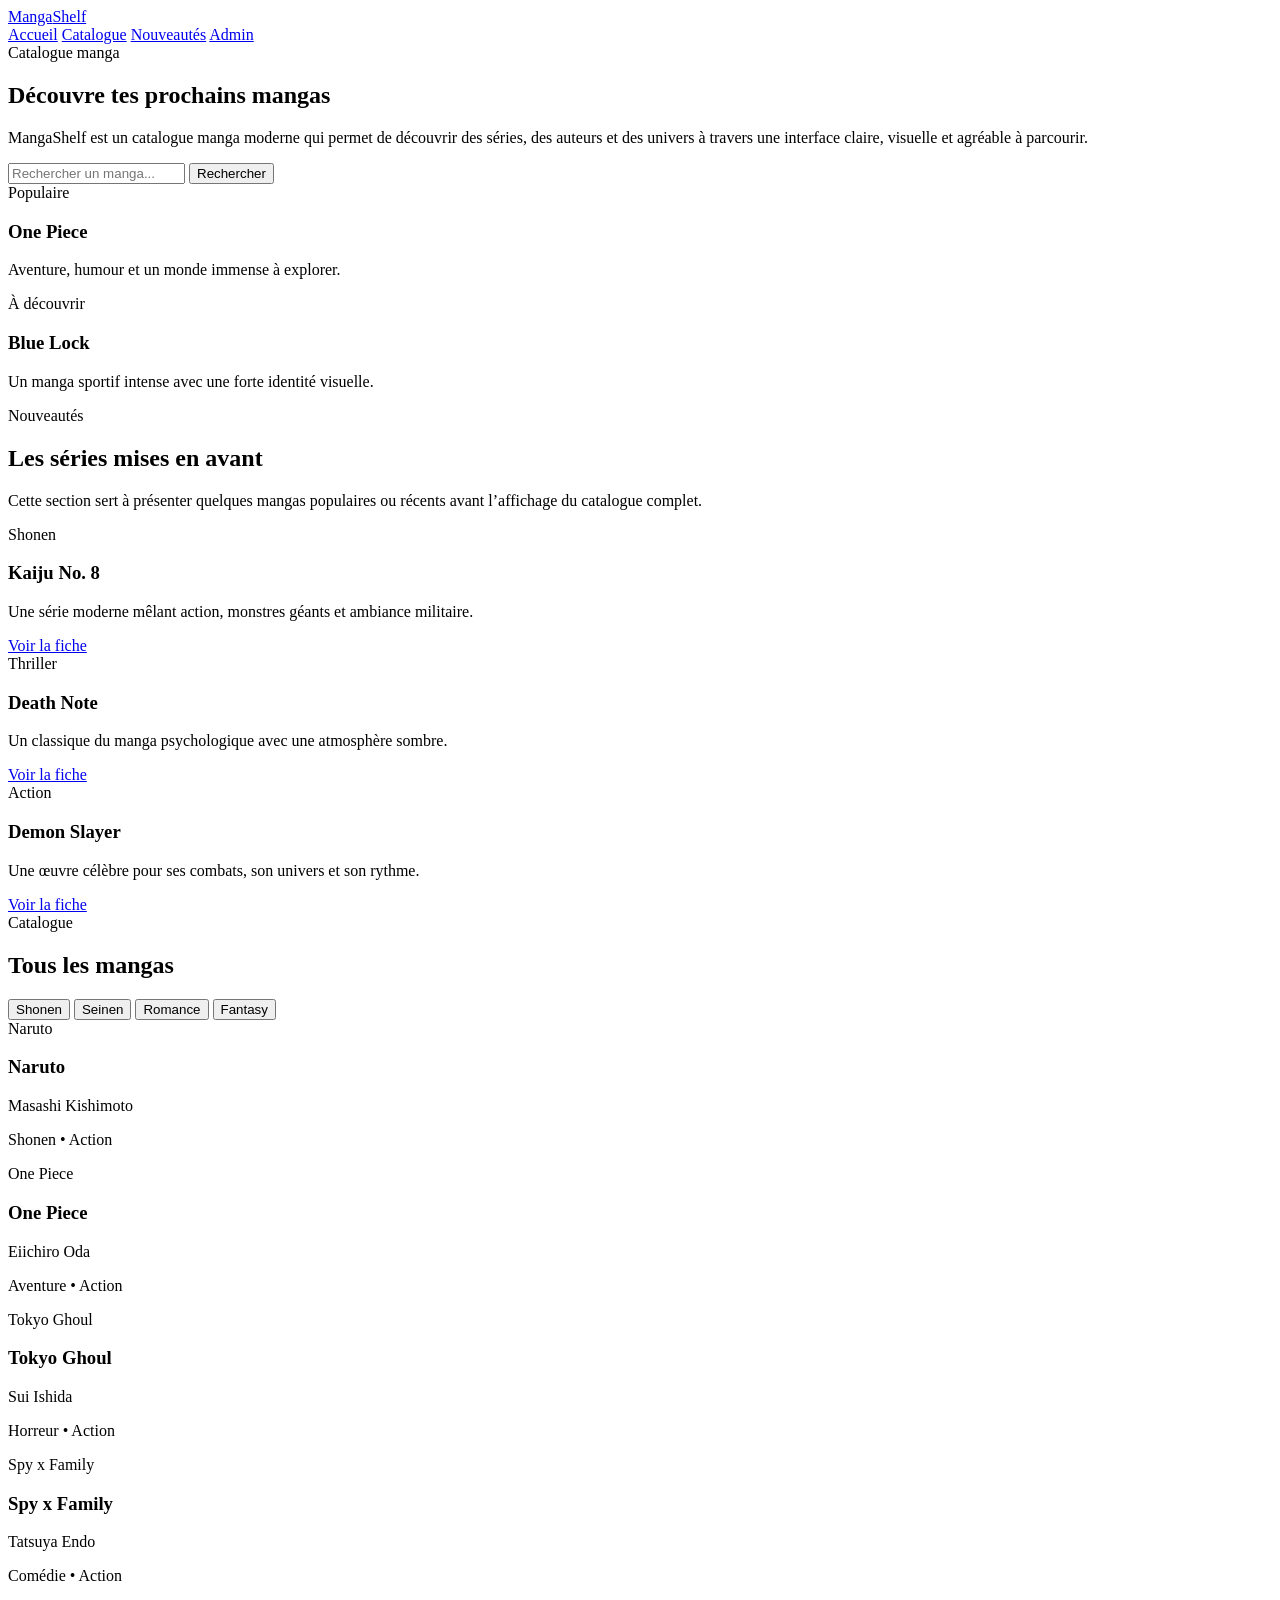
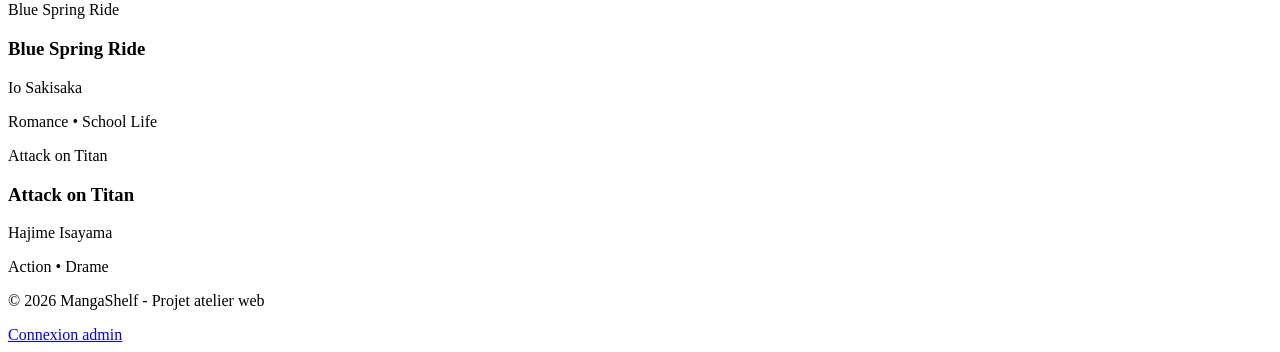
==== index.html @ 67031497 "add html index + admin" ====
<!doctype html>
<html lang="fr">
  <head>
    <meta charset="UTF-8" />
    <meta name="viewport" content="width=device-width, initial-scale=1.0" />
    <title>MangaShelf | Accueil</title>

    <!-- Typographies -->
    <link rel="preconnect" href="https://fonts.googleapis.com" />
    <link rel="preconnect" href="https://fonts.gstatic.com" crossorigin />
    <link
      href="https://fonts.googleapis.com/css2?family=Bebas+Neue&family=Inter:wght@400;500;600;700&display=swap"
      rel="stylesheet"
    />

    <!-- Feuille de style -->
    <!--<link rel="stylesheet" href="style.css" /> -->
  </head>
  <body>
    <!-- Header principal -->
    <header class="site-header">
      <div class="container header-wrapper">
        <a href="index.html" class="logo">Manga<span>Shelf</span></a>

        <nav class="main-nav">
          <a href="index.html" class="active">Accueil</a>
          <a href="#catalogue">Catalogue</a>
          <a href="#nouveautes">Nouveautés</a>
          <a href="admin-login.html" class="admin-link">Admin</a>
        </nav>
      </div>
    </header>

    <main>
      <!-- Hero -->
      <section class="hero">
        <div class="container hero-grid">
          <div class="hero-text">
            <span class="hero-label">Catalogue manga</span>

            <h1>Découvre tes prochains mangas</h1>

            <p>
              MangaShelf est un catalogue manga moderne qui permet de découvrir
              des séries, des auteurs et des univers à travers une interface
              claire, visuelle et agréable à parcourir.
            </p>

            <!-- Barre de recherche visuelle -->
            <form class="search-bar">
              <input type="text" placeholder="Rechercher un manga..." />
              <button type="submit">Rechercher</button>
            </form>
          </div>

          <!-- Bloc éditorial à droite -->
          <div class="hero-cards">
            <article class="mini-card red-card">
              <span class="mini-badge">Populaire</span>
              <h3>One Piece</h3>
              <p>Aventure, humour et un monde immense à explorer.</p>
            </article>

            <article class="mini-card white-card">
              <span class="mini-badge dark-badge">À découvrir</span>
              <h3>Blue Lock</h3>
              <p>Un manga sportif intense avec une forte identité visuelle.</p>
            </article>
          </div>
        </div>
      </section>

      <!-- Section nouveautés -->
      <section class="featured-section" id="nouveautes">
        <div class="container">
          <div class="section-heading">
            <span class="section-label">Nouveautés</span>
            <h2>Les séries mises en avant</h2>
            <p>
              Cette section sert à présenter quelques mangas populaires ou
              récents avant l’affichage du catalogue complet.
            </p>
          </div>

          <div class="featured-grid">
            <article class="featured-card featured-large">
              <div class="featured-content">
                <div>
                  <span class="card-tag">Shonen</span>
                  <h3>Kaiju No. 8</h3>
                  <p>
                    Une série moderne mêlant action, monstres géants et ambiance
                    militaire.
                  </p>
                </div>

                <a href="#" class="card-button">Voir la fiche</a>
              </div>
            </article>

            <article class="featured-card">
              <div class="featured-content">
                <div>
                  <span class="card-tag gray-tag">Thriller</span>
                  <h3>Death Note</h3>
                  <p>
                    Un classique du manga psychologique avec une atmosphère
                    sombre.
                  </p>
                </div>

                <a href="#" class="card-button">Voir la fiche</a>
              </div>
            </article>

            <article class="featured-card">
              <div class="featured-content">
                <div>
                  <span class="card-tag gray-tag">Action</span>
                  <h3>Demon Slayer</h3>
                  <p>
                    Une œuvre célèbre pour ses combats, son univers et son
                    rythme.
                  </p>
                </div>

                <a href="#" class="card-button">Voir la fiche</a>
              </div>
            </article>
          </div>
        </div>
      </section>

      <!-- Catalogue -->
      <section class="catalogue-section" id="catalogue">
        <div class="container">
          <div class="section-heading heading-row">
            <div>
              <span class="section-label">Catalogue</span>
              <h2>Tous les mangas</h2>
            </div>

            <!-- Filtres visuels -->
            <div class="filters">
              <button type="button">Shonen</button>
              <button type="button">Seinen</button>
              <button type="button">Romance</button>
              <button type="button">Fantasy</button>
            </div>
          </div>

          <div class="manga-grid">
            <article class="manga-card">
              <div class="cover">
                <span class="cover-label">Naruto</span>
              </div>
              <div class="manga-card-content">
                <h3>Naruto</h3>
                <p class="author">Masashi Kishimoto</p>
                <p class="genre">Shonen • Action</p>
              </div>
            </article>

            <article class="manga-card">
              <div class="cover">
                <span class="cover-label">One Piece</span>
              </div>
              <div class="manga-card-content">
                <h3>One Piece</h3>
                <p class="author">Eiichiro Oda</p>
                <p class="genre">Aventure • Action</p>
              </div>
            </article>

            <article class="manga-card">
              <div class="cover">
                <span class="cover-label">Tokyo Ghoul</span>
              </div>
              <div class="manga-card-content">
                <h3>Tokyo Ghoul</h3>
                <p class="author">Sui Ishida</p>
                <p class="genre">Horreur • Action</p>
              </div>
            </article>

            <article class="manga-card">
              <div class="cover">
                <span class="cover-label">Spy x Family</span>
              </div>
              <div class="manga-card-content">
                <h3>Spy x Family</h3>
                <p class="author">Tatsuya Endo</p>
                <p class="genre">Comédie • Action</p>
              </div>
            </article>

            <article class="manga-card">
              <div class="cover">
                <span class="cover-label">Blue Spring Ride</span>
              </div>
              <div class="manga-card-content">
                <h3>Blue Spring Ride</h3>
                <p class="author">Io Sakisaka</p>
                <p class="genre">Romance • School Life</p>
              </div>
            </article>

            <article class="manga-card">
              <div class="cover">
                <span class="cover-label">Attack on Titan</span>
              </div>
              <div class="manga-card-content">
                <h3>Attack on Titan</h3>
                <p class="author">Hajime Isayama</p>
                <p class="genre">Action • Drame</p>
              </div>
            </article>
          </div>
        </div>
      </section>
    </main>

    <!-- Footer -->
    <footer class="site-footer">
      <div class="container footer-wrapper">
        <p>© 2026 MangaShelf - Projet atelier web</p>
        <a href="admin-login.html">Connexion admin</a>
      </div>
    </footer>
  </body>
</html>
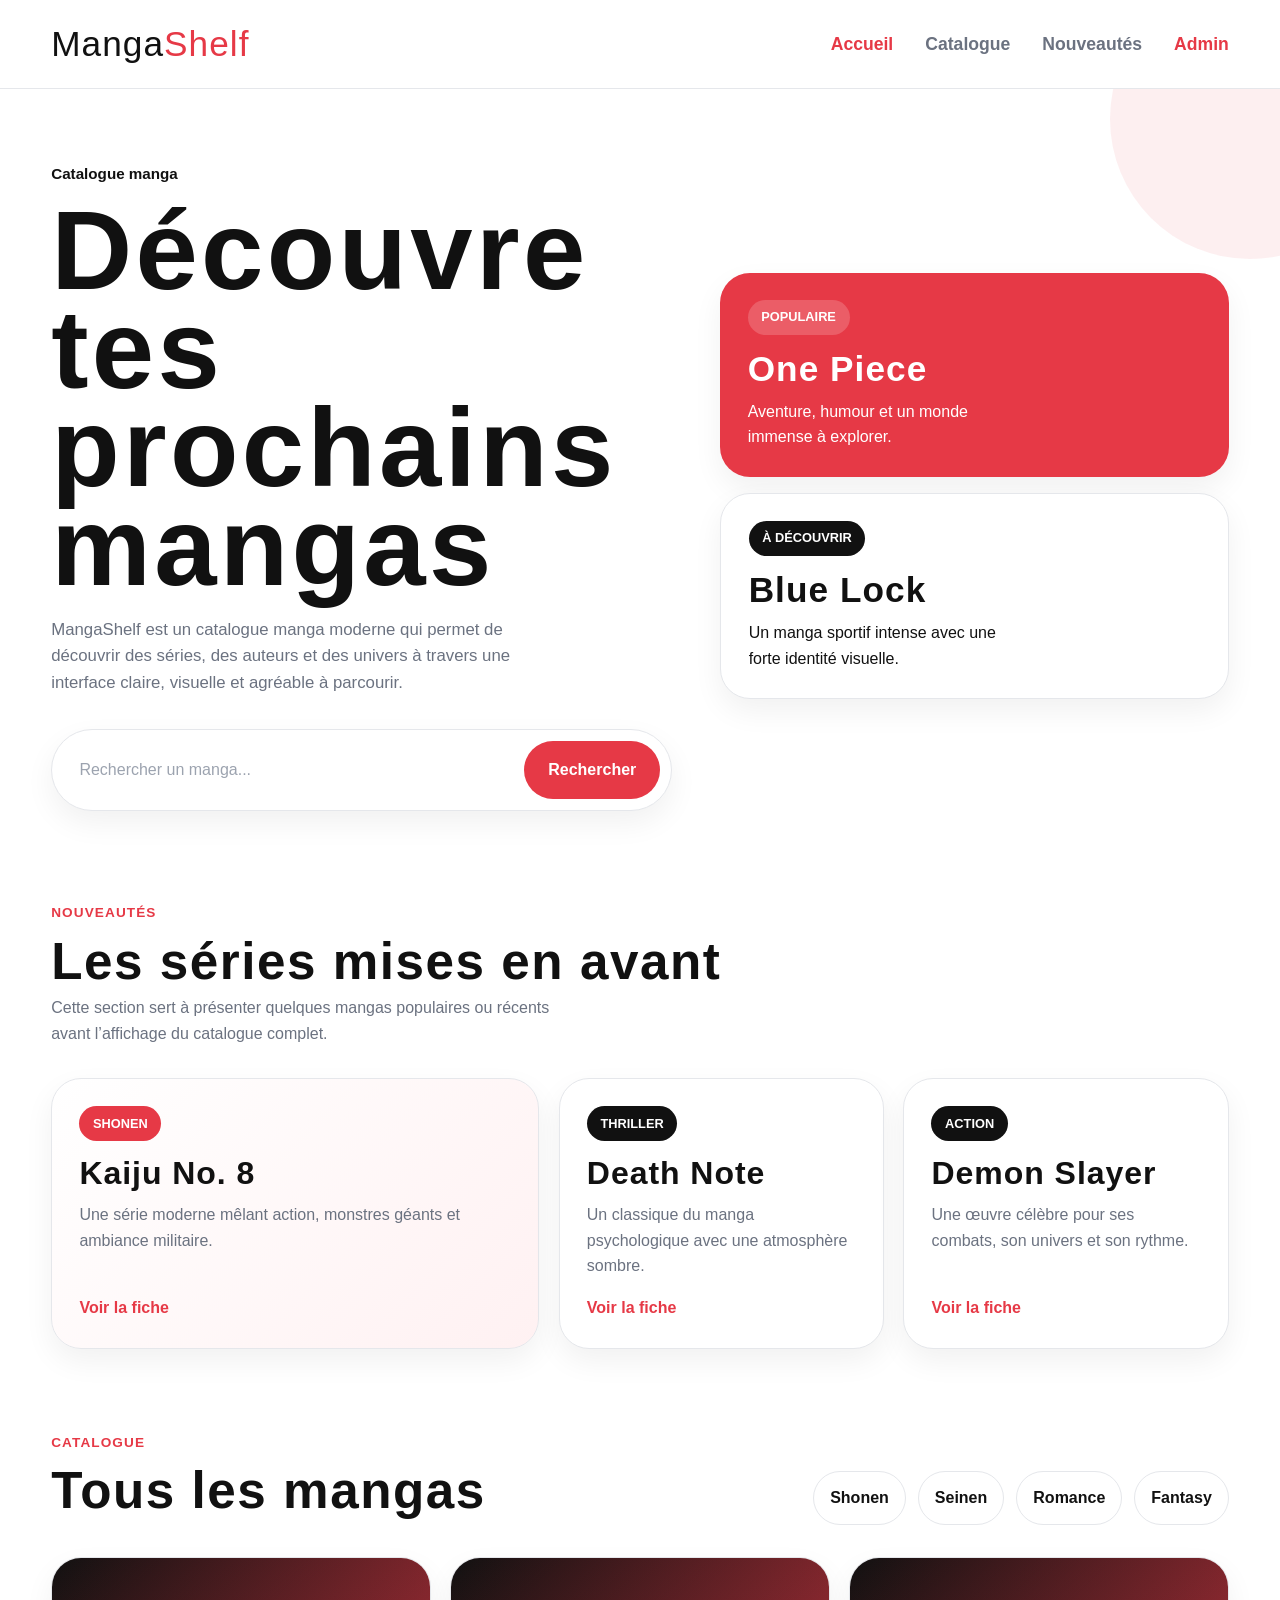
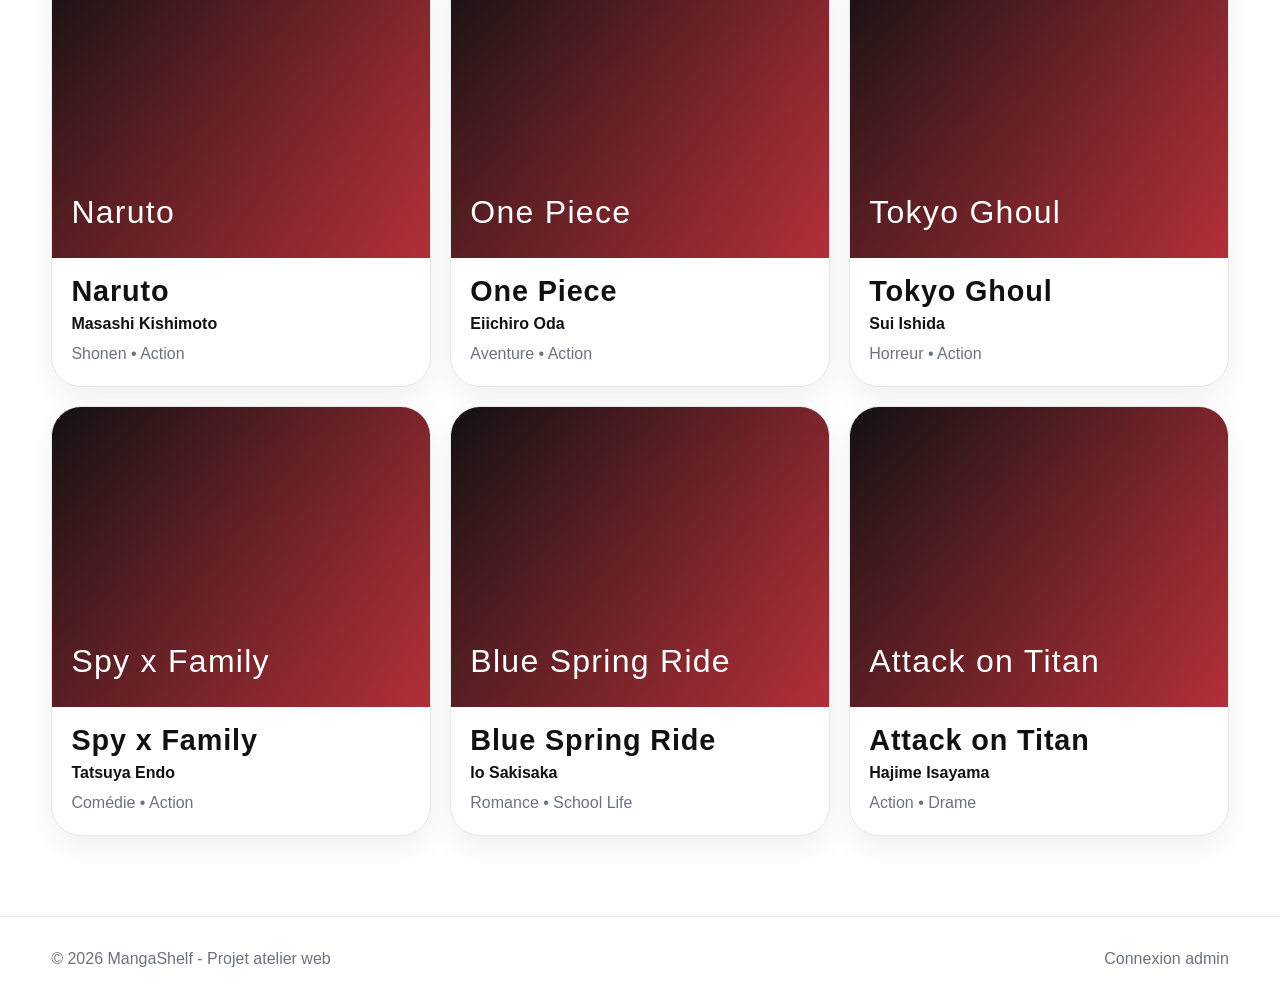
==== commit e1003846: "css add" ====
--- a/index.html
+++ b/index.html
@@ -14,7 +14,7 @@
     />
 
     <!-- Feuille de style -->
-    <!--<link rel="stylesheet" href="style.css" /> -->
+    <link rel="stylesheet" href="style.css" />
   </head>
   <body>
     <!-- Header principal -->
--- a/style.css
+++ b/style.css
@@ -0,0 +1,613 @@
+/* =========================
+   RESET
+========================= */
+*,
+*::before,
+*::after {
+  box-sizing: border-box;
+  margin: 0;
+  padding: 0;
+}
+
+img {
+  display: block;
+  max-width: 100%;
+}
+
+a {
+  text-decoration: none;
+  color: inherit;
+}
+
+button,
+input {
+  font: inherit;
+}
+
+/* =========================
+   VARIABLES
+========================= */
+:root {
+  --bg: #ffffff;
+  --surface: #ffffff;
+  --text: #111111;
+  --muted: #6b7280;
+  --border: #e5e7eb;
+
+  --red: #e63946;
+  --red-dark: #c1121f;
+
+  --shadow-soft: 0 12px 30px rgba(0, 0, 0, 0.06);
+
+  --radius-sm: 12px;
+  --radius-md: 20px;
+  --radius-lg: 30px;
+
+  --container: 1180px;
+}
+
+/* =========================
+   BASE
+========================= */
+body {
+  font-family: "Inter", sans-serif;
+  background: var(--bg);
+  color: var(--text);
+  line-height: 1.6;
+}
+
+h1,
+h2,
+h3,
+.logo {
+  font-family: "Bebas Neue", sans-serif;
+  letter-spacing: 0.03em;
+}
+
+.container {
+  width: min(92%, var(--container));
+  margin: 0 auto;
+}
+
+.section-label {
+  display: inline-block;
+  margin-bottom: 0.75rem;
+  color: var(--red);
+  font-size: 0.85rem;
+  font-weight: 700;
+  text-transform: uppercase;
+  letter-spacing: 0.08em;
+}
+
+.section-heading {
+  margin-bottom: 2rem;
+}
+
+.section-heading h2 {
+  font-size: clamp(2.5rem, 4vw, 4rem);
+  line-height: 1;
+  margin-bottom: 0.5rem;
+}
+
+.section-heading p {
+  color: var(--muted);
+  max-width: 60ch;
+}
+
+/* =========================
+   HEADER
+========================= */
+.site-header {
+  position: sticky;
+  top: 0;
+  z-index: 100;
+  background: rgba(255, 255, 255, 0.94);
+  border-bottom: 1px solid var(--border);
+  backdrop-filter: blur(10px);
+}
+
+.header-wrapper {
+  min-height: 88px;
+  display: flex;
+  align-items: center;
+  justify-content: space-between;
+  gap: 1rem;
+}
+
+.logo {
+  font-size: 2.2rem;
+  color: var(--text);
+}
+
+.logo span {
+  color: var(--red);
+}
+
+.main-nav {
+  display: flex;
+  align-items: center;
+  gap: 2rem;
+  flex-wrap: wrap;
+}
+
+.main-nav a {
+  font-size: 1.1rem;
+  color: var(--muted);
+  font-weight: 700;
+  transition: 0.25s ease;
+}
+
+.main-nav a:hover,
+.main-nav a.active,
+.main-nav a.admin-link {
+  color: var(--red);
+}
+
+/* =========================
+   HERO
+========================= */
+.hero {
+  padding: 4.5rem 0 4rem;
+  position: relative;
+  overflow: hidden;
+}
+
+.hero::after {
+  content: "";
+  position: absolute;
+  top: -110px;
+  right: -110px;
+  width: 280px;
+  height: 280px;
+  border-radius: 50%;
+  background: rgba(230, 57, 70, 0.08);
+}
+
+.hero-grid {
+  display: grid;
+  grid-template-columns: 1.1fr 0.9fr;
+  gap: 3rem;
+  align-items: center;
+}
+
+.hero-label {
+  display: inline-block;
+  margin-bottom: 1rem;
+  font-size: 0.95rem;
+  font-weight: 700;
+  color: var(--text);
+}
+
+.hero-text h1 {
+  font-size: clamp(4rem, 9vw, 7rem);
+  line-height: 0.88;
+  margin-bottom: 1.25rem;
+  max-width: 7ch;
+}
+
+.hero-text p {
+  max-width: 55ch;
+  color: var(--muted);
+  font-size: 1.05rem;
+  margin-bottom: 2rem;
+}
+
+/* =========================
+   SEARCH BAR
+========================= */
+.search-bar {
+  display: flex;
+  align-items: center;
+  gap: 0.8rem;
+  max-width: 720px;
+  background: var(--surface);
+  border: 1px solid var(--border);
+  border-radius: 999px;
+  padding: 0.7rem;
+  box-shadow: var(--shadow-soft);
+}
+
+.search-bar input {
+  flex: 1;
+  border: none;
+  outline: none;
+  background: transparent;
+  padding: 1rem 1rem;
+  color: var(--text);
+}
+
+.search-bar input::placeholder {
+  color: #9ca3af;
+}
+
+.search-bar button {
+  border: none;
+  background: var(--red);
+  color: #ffffff;
+  font-weight: 700;
+  border-radius: 999px;
+  padding: 1rem 1.5rem;
+  cursor: pointer;
+  transition: 0.25s ease;
+}
+
+.search-bar button:hover {
+  background: var(--red-dark);
+}
+
+/* =========================
+   HERO CARDS
+========================= */
+.hero-cards {
+  display: grid;
+  gap: 1rem;
+}
+
+.mini-card {
+  border-radius: var(--radius-lg);
+  padding: 1.7rem;
+  box-shadow: var(--shadow-soft);
+}
+
+.red-card {
+  background: var(--red);
+  color: #ffffff;
+}
+
+.white-card {
+  background: #ffffff;
+  color: var(--text);
+  border: 1px solid var(--border);
+}
+
+.mini-badge {
+  display: inline-block;
+  margin-bottom: 1rem;
+  padding: 0.45rem 0.85rem;
+  border-radius: 999px;
+  background: rgba(255, 255, 255, 0.18);
+  color: #ffffff;
+  font-size: 0.8rem;
+  font-weight: 700;
+  text-transform: uppercase;
+}
+
+.dark-badge {
+  background: #111111;
+  color: #ffffff;
+}
+
+.mini-card h3 {
+  font-size: 2.2rem;
+  line-height: 1;
+  margin-bottom: 0.8rem;
+}
+
+.mini-card p {
+  font-size: 1rem;
+  max-width: 28ch;
+}
+
+/* =========================
+   FEATURED
+========================= */
+.featured-section {
+  padding: 1.5rem 0 4rem;
+}
+
+.featured-grid {
+  display: grid;
+  grid-template-columns: 1.5fr 1fr 1fr;
+  gap: 1.2rem;
+}
+
+.featured-card {
+  min-height: 260px;
+  background: #ffffff;
+  border: 1px solid var(--border);
+  border-radius: var(--radius-lg);
+  box-shadow: var(--shadow-soft);
+}
+
+.featured-large {
+  background: linear-gradient(135deg, #ffffff 0%, #fff1f2 100%);
+}
+
+.featured-content {
+  height: 100%;
+  padding: 1.7rem;
+  display: flex;
+  flex-direction: column;
+  justify-content: space-between;
+}
+
+.featured-content h3 {
+  font-size: 2rem;
+  line-height: 1;
+  margin-bottom: 0.8rem;
+}
+
+.featured-content p {
+  color: var(--muted);
+  margin-bottom: 1rem;
+}
+
+.card-tag {
+  display: inline-block;
+  width: fit-content;
+  margin-bottom: 1rem;
+  padding: 0.45rem 0.85rem;
+  border-radius: 999px;
+  background: var(--red);
+  color: #ffffff;
+  font-size: 0.8rem;
+  font-weight: 700;
+  text-transform: uppercase;
+}
+
+.gray-tag {
+  background: #111111;
+}
+
+.card-button {
+  font-weight: 700;
+  color: var(--red);
+}
+
+/* =========================
+   CATALOGUE
+========================= */
+.catalogue-section {
+  padding: 1rem 0 5rem;
+}
+
+.heading-row {
+  display: flex;
+  justify-content: space-between;
+  align-items: end;
+  gap: 1rem;
+  flex-wrap: wrap;
+}
+
+.filters {
+  display: flex;
+  gap: 0.75rem;
+  flex-wrap: wrap;
+}
+
+.filters button {
+  border: 1px solid var(--border);
+  background: #ffffff;
+  color: var(--text);
+  border-radius: 999px;
+  padding: 0.8rem 1rem;
+  font-weight: 700;
+  cursor: pointer;
+  transition: 0.25s ease;
+}
+
+.filters button:hover {
+  background: var(--red);
+  color: #ffffff;
+  border-color: var(--red);
+}
+
+.manga-grid {
+  display: grid;
+  grid-template-columns: repeat(3, 1fr);
+  gap: 1.2rem;
+}
+
+.manga-card {
+  background: #ffffff;
+  border: 1px solid var(--border);
+  border-radius: var(--radius-lg);
+  overflow: hidden;
+  box-shadow: var(--shadow-soft);
+  transition: 0.25s ease;
+}
+
+.manga-card:hover {
+  transform: translateY(-6px);
+}
+
+.cover {
+  height: 300px;
+  background:
+    linear-gradient(rgba(17, 17, 17, 0.1), rgba(17, 17, 17, 0.25)),
+    linear-gradient(135deg, #111111 0%, #e63946 100%);
+  display: flex;
+  align-items: end;
+  padding: 1.2rem;
+}
+
+.cover-label {
+  color: #ffffff;
+  font-family: "Bebas Neue", sans-serif;
+  font-size: 2rem;
+  letter-spacing: 0.04em;
+}
+
+.manga-card-content {
+  padding: 1.2rem;
+}
+
+.manga-card-content h3 {
+  font-size: 1.8rem;
+  line-height: 1;
+  margin-bottom: 0.35rem;
+}
+
+.author {
+  font-weight: 700;
+  margin-bottom: 0.25rem;
+}
+
+.genre {
+  color: var(--muted);
+}
+
+/* =========================
+   FOOTER
+========================= */
+.site-footer {
+  border-top: 1px solid var(--border);
+  background: #ffffff;
+}
+
+.footer-wrapper {
+  min-height: 84px;
+  display: flex;
+  justify-content: space-between;
+  align-items: center;
+  gap: 1rem;
+  flex-wrap: wrap;
+}
+
+.footer-wrapper p,
+.footer-wrapper a {
+  color: var(--muted);
+}
+
+/* =========================
+   LOGIN PAGE
+========================= */
+.login-page {
+  min-height: 100vh;
+  background: #ffffff;
+}
+
+.login-main {
+  padding: 4rem 1rem;
+}
+
+.login-section {
+  display: flex;
+  justify-content: center;
+  align-items: center;
+}
+
+.login-card {
+  width: 100%;
+  max-width: 520px;
+  background: #ffffff;
+  border: 1px solid var(--border);
+  border-radius: var(--radius-lg);
+  box-shadow: var(--shadow-soft);
+  padding: 2rem;
+}
+
+.login-card h1 {
+  font-size: 3rem;
+  line-height: 1;
+  margin-bottom: 0.75rem;
+}
+
+.login-card p {
+  color: var(--muted);
+  margin-bottom: 1.5rem;
+}
+
+.login-form {
+  display: grid;
+  gap: 1rem;
+}
+
+.form-group {
+  display: grid;
+  gap: 0.45rem;
+}
+
+.form-group label {
+  font-weight: 700;
+}
+
+.form-group input {
+  border: 1px solid var(--border);
+  border-radius: var(--radius-sm);
+  padding: 0.95rem 1rem;
+  outline: none;
+}
+
+.form-group input:focus {
+  border-color: var(--red);
+}
+
+.login-button {
+  border: none;
+  background: var(--red);
+  color: #ffffff;
+  font-weight: 700;
+  padding: 1rem 1.2rem;
+  border-radius: var(--radius-sm);
+  cursor: pointer;
+  transition: 0.25s ease;
+}
+
+.login-button:hover {
+  background: var(--red-dark);
+}
+
+.back-link {
+  display: inline-block;
+  margin-top: 1.2rem;
+  color: var(--red);
+  font-weight: 700;
+}
+
+/* =========================
+   RESPONSIVE
+========================= */
+@media (max-width: 980px) {
+  .hero-grid {
+    grid-template-columns: 1fr;
+  }
+
+  .featured-grid {
+    grid-template-columns: 1fr 1fr;
+  }
+
+  .featured-large {
+    grid-column: 1 / -1;
+  }
+
+  .manga-grid {
+    grid-template-columns: 1fr 1fr;
+  }
+}
+
+@media (max-width: 640px) {
+  .header-wrapper,
+  .footer-wrapper {
+    justify-content: center;
+    text-align: center;
+  }
+
+  .main-nav {
+    justify-content: center;
+    gap: 1rem;
+  }
+
+  .hero {
+    padding-top: 3rem;
+  }
+
+  .hero-text h1 {
+    max-width: none;
+  }
+
+  .search-bar {
+    flex-direction: column;
+    border-radius: 24px;
+  }
+
+  .search-bar input,
+  .search-bar button {
+    width: 100%;
+  }
+
+  .featured-grid,
+  .manga-grid {
+    grid-template-columns: 1fr;
+  }
+}
